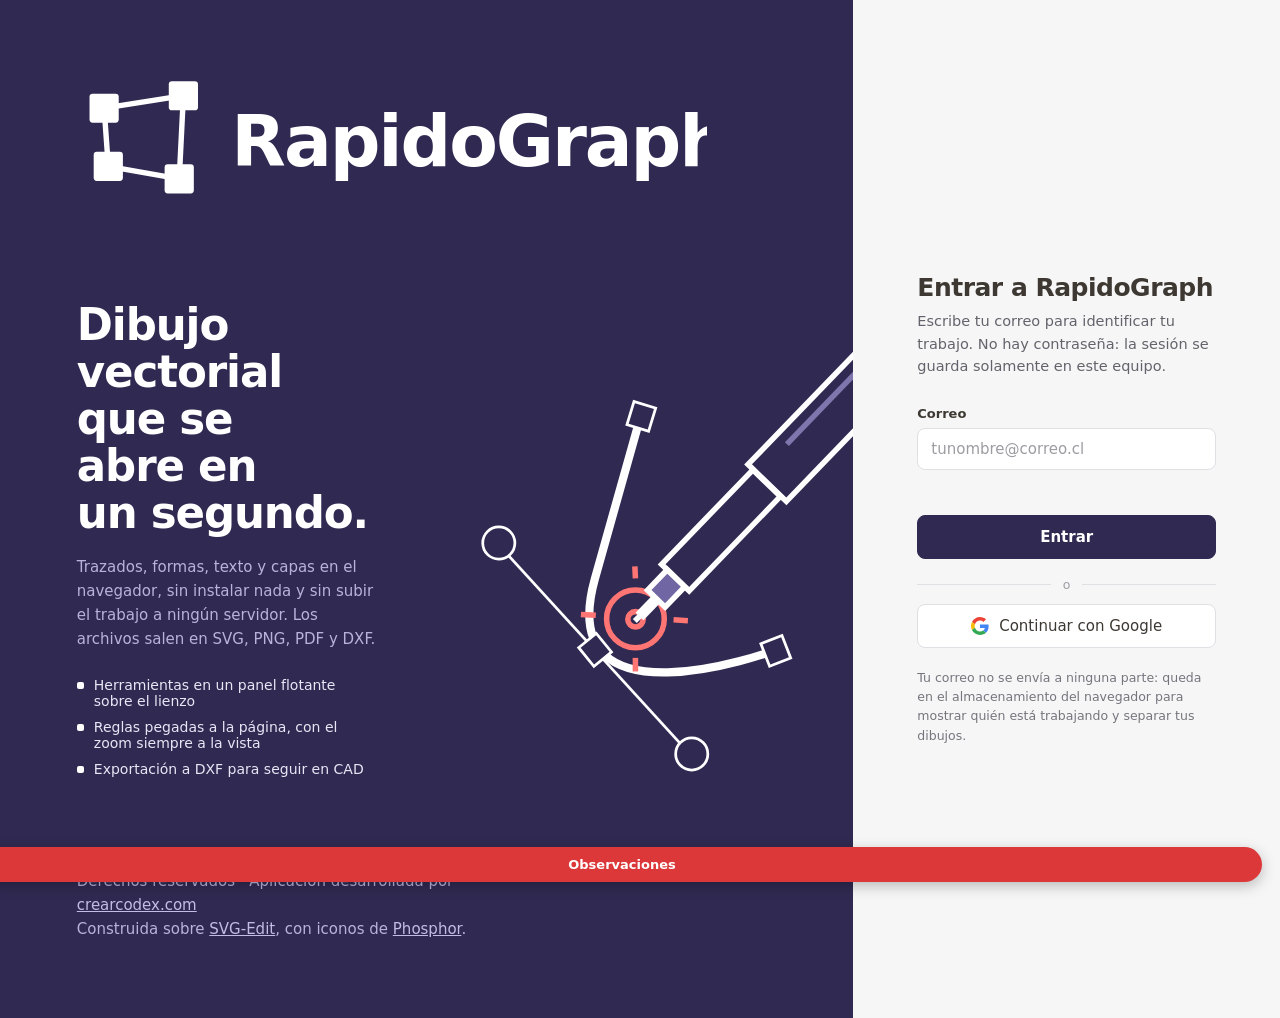
==== index.html @ 422cecb5 "RapidoGraph: editor vectorial web publicado en GitHub Pages Sitio estático con SVG-Edit 7.4.2 y la c" ====
<!DOCTYPE html>
<html>

<head>
  <meta charset="utf-8" />
  <meta http-equiv="X-UA-Compatible" content="IE=edge, chrome=1" />
  <meta name="viewport" content="width=device-width, initial-scale=1.0, maximum-scale=1.0, user-scalable=no" />
  <meta name="mobile-web-app-capable" content="yes">
  <!-- No-op until loaded dynamically (could make configurable) -->
  <link rel="icon" href="./marca/glifo.svg">
  <!-- STYLESHEETS (others loaded dynamically) -->
  <style id="styleoverrides" media="screen"></style>
  <link href="./svgedit.css" rel="stylesheet" media="all">
  <link href="./personalizacion.css" rel="stylesheet" media="all">
  <link href="./rapidograph.css" rel="stylesheet" media="all">
  <!-- Lacking browser support -->
  <script type="module" src="./browser-not-supported.js"></script>
  <title>RapidoGraph</title>
</head>

<body style="margin:0">
<script>
  // Si el dibujo guardado del navegador quedó corrupto (causaba el aviso
  // "Unable to load SVG data" al abrir), se descarta antes de arrancar.
  try {
    for (const clave of Object.keys(localStorage)) {
      if (!clave.startsWith('svgedit-')) continue
      const valor = localStorage.getItem(clave) || ''
      if (valor && !valor.includes('<svg')) localStorage.removeItem(clave)
    }
  } catch (e) { /* sin almacenamiento */ }
</script>

  <!-- svgedit container can be positionned anywhere in the DOM
       but it must have a width and a height -->
  <!--
  <h1>SVGEdit</h1>
  <div id="container" style="width:100%;height:550px"></div>
  <h1>End</h1>
  -->
  <div id="container" style="width:100%;height:100vh"></div>
</body>
<!-- If you do not wish to add extensions by URL, you can add calls
      within the following file to svgEditor.setConfig -->
<script type="module">
  import Editor from './Editor.js'
  /* for available options see the file `docs/tutorials/ConfigOptions.md */
  const svgEditor = new Editor(document.getElementById('container'))
  svgEditor.setConfig({
    allowInitialUserOverride: true,
    extensions: [],
    noDefaultExtensions: false,
    // guarda preferencias y dibujo localmente SIN preguntar: el diálogo de
    // consentimiento de almacenamiento se abría invisible y bloqueaba el mouse
    forceStorage: true,
    userExtensions: [/* { pathName: '/packages/react-test/dist/react-test.js' } */]
  })
  svgEditor.init()
  if (typeof XDOMAIN !== 'undefined' && XDOMAIN) {
    svgEditor.setConfig({
      canvasName: 'xdomain', // Namespace this
      allowedOrigins: ['*']
    })
    console.info('xdomain config activated')
  }
</script>
<script type="module" src="./rapidograph.js"></script>
<script type="module" src="./anotador.js"></script>

</html>
---- svgedit.css ----
:root {
  --main-bg-color: #72797A;
  --text-color: #000000;
  --border-color: #808080;
  --canvas-bg-color: #B2B2B2;
  --link-color: #19c;
  --ruler-color: #B2B2B2;
  --icon-bg-color: #72797A;
  --icon-bg-color-hover: #2B3C45;
  --input-color: #B2B2B2;
  --orange-color: #f9bc01;
  --global-se-spin-input-width: 82px;
  --top-toolbar-min-height: 80px;
}

.svg_editor * {
  transform-origin: 0 0;
}

.svg_editor {
  display: grid;
  grid-template-rows: minmax(var(--top-toolbar-min-height), auto) 15px 1fr 40px;
  grid-template-columns: 40px 15px 50px 1fr 15px;
  grid-template-areas:
    "main main   main top top"
    "left corner rulerX rulerX side"
    "left rulerY workarea workarea side"
    "left bottom bottom bottom bottom";
  font-size: 8pt;
  background: var(--main-bg-color);
  font-family: Verdana, Helvetica, Arial;
  color: var(--text-color);
  user-select: text;
  width: 100%;
  height: 100%;
}

#title_panel>p {
  color: white;
  padding-left: 5px;
  padding-right: 3px;
  font-weight: bold;
}

/* class to open the right panel */
.svg_editor.open {
  grid-template-columns: 34px 15px 50px 1fr 220px;
}

#svgroot {
  user-select: none;
  position: absolute;
  top: 0;
  left: 0;
}

#workarea {
  grid-area: workarea;
  background-color: #A0A0A0;
  border: 1px solid var(--border-color);
  overflow: auto;
  text-align: center;
}

#svgcanvas {
  line-height: normal;
  display: inline-block;
  background: var(--canvas-bg-color);
  text-align: center;
  vertical-align: middle;
  position: relative;
}

#sidepanels {
  grid-area: side;
}

#sidepanel_handle {
  writing-mode: vertical-rl;
  text-orientation: upright;
  color: white;
  position: absolute;
  cursor: pointer;
  top: 50%;
}

.svg_editor:not(.open) #sidepanel_content {
  display: none;
}

a {
  color: var(--link-color);
}

hr {
  border: none;
  border-bottom: 1px solid var(--border-color);
}

#linkLabel>svg {
  height: 20px;
  padding-top: 4px;
}

#layersLabel {
  color: white;
}

#layerpanel {
  user-select: none;
  padding-left: 15px;
}

#layerbuttons {
  margin: 0;
  padding: 0;
  padding-left: 2px;
  padding-right: 2px;
  width: 125px;
  height: 20px;
  border: 0px;
  overflow: hidden;
  display: flex;
  justify-content: center;
  align-items: center;
}

#layerlist {
  margin: 1px;
  padding: 0;
  width: 132px;
  border-collapse: collapse;
  border: 1px solid var(--border-color);
  background-color: #FFFFFF;
}

#layerlist tr.layer {
  background-color: #FFFFFF;
  margin: 0;
  padding: 0;
}

#layerlist tr.layersel {
  border: 1px solid var(--border-color);
  background-color: #CCCCCC;
}

#layerlist td.layervis {
  width: 22px;
  cursor: pointer;
}

#layerlist td.layerinvis {
  background-image: none;
  cursor: pointer;
}

#layerlist td.layervis * {
  display: block;
}

#layerlist td.layerinvis * {
  display: none;
}

#layerlist td.layername {
  cursor: pointer;
}

#layerlist td.layername:hover {
  color: blue;
}

#layerlist tr.layersel td.layername {
  font-weight: bold;
}

#selLayerLabel {
  white-space: nowrap;
}

#selLayerNames {
  display: block;
  top: -8px;
  position: relative;
}

/* Main button
—————————————————————————————*/

#main_button {
  grid-area: main;
  color: #fff;
  border-radius: 3px;
  padding-block: 2px;
  padding-left: 3px;
  height: 34px;
}

#main_icon {
  position: relative;
  top: -2px;
  left: -2px;
  width: 95px;
  line-height: 26px;
}

#main_icon:hover {
  background: #eee !important;
}

#main_icon.buttondown {
  background: #eee !important;
  -moz-box-shadow: none !important;
  -webkit-box-shadow: none !important;
  box-shadow: none !important;
  border-radius: 3px 3px 0 0;
}

#logo {
  margin-top: -2px;
}

#logo img {
  border: 0;
  width: 28px;
  height: 28px;
}

#main_icon>div {
  float: left;
}

#main_button .dropdown {
  position: absolute;
  right: 7px;
  top: 4px;
}

#main_icon span {
  position: absolute;
  top: 0;
  left: 0;
  bottom: 0;
  right: 0;
  display: block;
  z-index: 2;
  font-weight: bold;
  padding-left: 34px;
  line-height: 32px;
  font-family: sans-serif;
}

#main_menu {
  z-index: 12;
  background: #eee;
  position: relative;
  width: 230px;
  padding: 5px;
  -moz-box-shadow: #555 1px 1px 4px;
  -webkit-box-shadow: #555 1px 1px 4px;
  box-shadow: #555 1px 1px 4px;
  font-size: 1.1em;
  display: none;
  overflow: hidden;
  clear: both;
  top: -9px;
}

#main_menu ul,
#main_menu li {
  list-style: none;
  margin: 0;
  padding: 0;
}

#main_menu li {
  /*  height: 35px;*/
  line-height: 22px;
  padding-top: 7px;
  padding-left: 7px;
  margin: -5px;
  overflow: auto;
  cursor: pointer;
}

#main_menu li:hover {
  background: #FFC;
}

#main_menu li>div {
  float: left;
  padding-right: 5px;
}

#main_menu p {
  margin-top: 5px;
}

/*—————————————————————————————*/

#tools_top {
  grid-area: top;
  display: flex;
  flex-direction: row;
  flex-wrap: wrap;
  align-items: flex-start;
  align-content: flex-start;
  background-color: var(--main-bg-color);
  min-height: var(--top-toolbar-min-height);
}

#tools_top>* {
  display: flex;
  flex-direction: row;
  flex-wrap: wrap;
  background-color: var(--main-bg-color);
}

/*—————————————————————————————*/

#tools_bottom {
  grid-area: bottom;
  overflow-x: auto;
  overflow-y: hidden;
  display: flex;
  align-items: center;
  scrollbar-width: thin;
  /* Firefox */
}

#tools_bottom::-webkit-scrollbar {
  /* Chrome, Edge, and Safari */
  width: 3px;
  height: 3px;
}

#tools_bottom se-list,
#tools_bottom se-select {
  margin-bottom: 8px;
}

#zoom {
  color: var(--text-color);
  background-color: var(--main-bg-color);
  border: none;
}

/*—————————————————————————————*/

#tools_left {
  grid-area: left;
  border-right: none;
  margin-left: auto;
  margin-right: auto;
  overflow-y: scroll;
  scrollbar-width: none;
  /* Firefox */
  user-select: none;
}

#tools_left::-webkit-scrollbar {
  /* Chrome, Edge, and Safari */
  width: 3px;
}

#tools_left::-webkit-scrollbar-track,
#tools_bottom::-webkit-scrollbar-track {
  background: transparent;
}

#tools_left::-webkit-scrollbar-thumb,
#tools_bottom::-webkit-scrollbar-thumb {
  background-color: rgb(70, 70, 70);
}

/* End scrollbar styling */

/*—————————————————————————————*/

#workarea.wireframe #svgcontent * {
  fill: none;
  stroke: #000;
  stroke-width: 1px;
  stroke-opacity: 1.0;
  stroke-dasharray: 0;
  opacity: 1;
  pointer-events: stroke;
  filter: none;
}

#workarea.wireframe #svgcontent text {
  fill: #000;
  stroke: none;
}

#workarea.wireframe #canvasBackground>rect {
  fill: #FFF !important;
}

#cur_context_panel {
  grid-area: rulerX;
  line-height: 22px;
  overflow: auto;
  padding-left: 5px;
  font-size: 12px;
  background: rgba(0, 0, 0, 0.8);
  color: #ccc;
}

#cur_context_panel a {
  float: none;
  text-decoration: none;
}

#cur_context_panel a:hover {
  text-decoration: underline;
}

input[type=text] {
  padding: 2px;
}

.dropdown {
  position: relative;
}

.dropdown button {
  width: 15px;
  height: 21px;
  margin: 6px 0 0 1px;
  padding: 0;
  border-left: 1px solid #FFFFFF;
  border-top: 1px solid #FFFFFF;
  border-right: 1px solid var(--border-color);
  border-bottom: 1px solid var(--border-color);
  background-color: #E8E8E8;
}

.dropdown button.down {
  border-left: 1px solid var(--border-color);
  border-top: 1px solid var(--border-color);
  border-right: 1px solid #FFFFFF;
  border-bottom: 1px solid #FFFFFF;
  background-color: #5a6162;
}

.dropdown ul {
  list-style: none;
  position: absolute;
  margin: 0;
  padding: 0;
  left: -85px;
  top: 26px;
  z-index: 4;
  display: none;
}

.dropup ul {
  top: auto;
  bottom: 24px;
}

.dropdown li {
  display: block;
  width: 120px;
  padding: 4px;
  background: #E8E8E8;
  border: 1px solid #5a6162;
  margin: 0 0 -1px 0;
  line-height: 16px;
}

.dropdown li:hover {
  background-color: #FFC;
}

.dropdown li.special {
  padding: 10px 4px;
}

.dropdown li.special:hover {
  background: #FFC;
}

#font_family_dropdown-list li {
  font-size: 1.4em;
}

#font_family {
  margin-left: 5px;
  margin-right: 0;
}

#main_menu li#tool_open,
#main_menu li#tool_import {
  position: relative;
  overflow: hidden;
}

#tool_image {
  overflow: hidden;
}

#tool_open input,
#tool_import input,
#tool_image input {
  position: absolute;
  opacity: 0;
  font-size: 10em;
  top: -5px;
  right: -5px;
  margin: 0;
  cursor: pointer;
  /* Sadly doesn't appear to have an effect */
}

.disabled {
  opacity: 0.5;
  cursor: default;
}

.tool_sep {
  border-left: 1px outset #EEE;
  margin: 5px 1px;
  height: 30px;
}

.width_label {
  padding-right: 5px;
}

#text {
  position: absolute;
  left: -9999px;
}

.bottom-icon {
  width: 22px;
}

#palette {
  margin-left: auto;
  margin-right: 16px;
  display: flex;
  align-items: center;
}

#stroke_expand {
  width: 0;
  overflow: hidden;
}

#toggle_stroke_tools {
  position: absolute;
  right: 0;
  top: 0;
  bottom: 0;
  width: 25px;
  text-align: center;
  border-radius: 0 3px 3px 0;
  margin: 0;
}

#toggle_stroke_tools:before {
  content: '>>';
  letter-spacing: -3px;
  font-weight: bold;
  color: #666;
}

.expanded #toggle_stroke_tools:before {
  content: '<<';
}

#toggle_stroke_tools:hover {
  background: white;
}

#tool_opacity {
  right: 0;
}

#tool_opacity {
  overflow: visible;
}

ul li.current {
  background-color: #F4E284;
}

#copyright {
  text-align: right;
  padding-right: .3em;
}

.overlay {
  position: absolute;
  top: 0;
  right: 0;
  left: 0;
  bottom: 0;
  background-color: black;
  opacity: 0.6;
  z-index: 5;
}

#save_output_btns {
  display: none;
  text-align: left;
}

#save_output_btns p {
  margin: .5em 1.5em;
  display: inline-block;
}

#bg_blocks {
  overflow: auto;
  margin-left: 30px;
}

/* ------------ */

.dropdown li.tool_button {
  width: 24px;
}
---- personalizacion.css ----
/* ---------------------------------------------------------------
   Personalización Archiblocks para SVG-Edit
   Paleta: grafito #3d3832 · crema #f6f6f7 · marfil #ffffff
           rojo #dc3839 · tinto #c2302f
   Tonos derivados para rellenos y bordes: #e8e8ec, #dfdfe4, #fbe3e3
   --------------------------------------------------------------- */

:root {
  /* --- paleta de la interfaz --- */
  --main-bg-color: #f6f6f7;        /* barras de herramientas */
  --icon-bg-color: #ffffff;        /* fondo de cada botón */
  --icon-bg-color-hover: #dc3839;  /* botón bajo el cursor o activo */
  --text-color: #3d3832;
  --border-color: #dfdfe4;
  --canvas-bg-color: #ffffff;
  --ruler-color: #ffffff;
  --input-color: #ffffff;
  --link-color: #c2302f;
  --orange-color: #dc3839;

  /* --- tamaño de los iconos de herramienta --- */
  --se-icono: 34px;
  --se-icono-relleno: 5px;
  --se-icono-margen: 5px 2px;
  --se-icono-filtro-activo: brightness(0) invert(1); /* icono blanco sobre rojo */

  --top-toolbar-min-height: 92px;
}

.svg_editor {
  font-family: 'Segoe UI', Inter, system-ui, sans-serif;
  font-size: 8.5pt;
  /* la columna izquierda se adapta al ancho de la barra de herramientas */
  grid-template-columns: auto 15px 50px 1fr 15px;
}

.svg_editor.open {
  grid-template-columns: auto 15px 50px 1fr 220px;
}

/* Con los iconos grandes, la barra de herramientas ya no cabe en una sola
   columna en pantallas normales: en vez de esconder herramientas tras un
   desplazamiento, se reparte en varias columnas según la altura disponible. */
#tools_left {
  display: flex;
  flex-direction: column;
  flex-wrap: wrap;
  align-content: flex-start;
  height: 100%;
  overflow: visible;
  margin: 0;
}

/* --- lienzo y reglas --- */
#workarea { background-color: #e8e8ec; }
#ruler_x, #ruler_y, #ruler_corner { border-color: var(--border-color) !important; }

/* --- textos que el tema original ponía en blanco --- */
#title_panel > p,
#layersLabel,
#sidepanel_handle { color: var(--text-color); }

/* --- botón y menú principal --- */
#main_button { color: var(--text-color); }
#main_icon:hover, #main_icon.buttondown { background: #ffffff !important; }
#main_menu {
  background: #ffffff;
  box-shadow: rgba(61, 56, 50, .25) 0 2px 8px;
  border: 1px solid var(--border-color);
}
#main_menu li:hover { background: #fbe3e3; }

/* --- listas desplegables --- */
.dropdown button {
  border-color: var(--border-color);
  background-color: #ffffff;
}
.dropdown button.down { background-color: #e8e8ec; }
.dropdown li {
  background: #ffffff;
  border: 1px solid var(--border-color);
}
.dropdown li:hover,
.dropdown li.special:hover,
ul li.current { background-color: #fbe3e3; }

/* --- panel de capas --- */
#layerlist { background-color: #ffffff; }
#layerlist tr.layer { background-color: #ffffff; }
#layerlist tr.layersel { background-color: #fbe3e3; }

/* --- campos de texto y numéricos --- */
se-input, se-spin-input, elix-input, elix-number-spin-box, input, select {
  color: var(--text-color);
}

/* --- detalles sueltos --- */
#toggle_stroke_tools:before { color: var(--text-color); }
#toggle_stroke_tools:hover { background: #ffffff; }
#tools_left::-webkit-scrollbar-thumb,
#tools_bottom::-webkit-scrollbar-thumb { background-color: #a9a9b0; }
#tool_tooltip { color: #ffffff; }

/* ---------------------------------------------------------------
   Interacción y detalles de acabado
   Criterios tomados de las habilidades instaladas (impeccable ·
   emil-design-eng): el hover no puede confundirse con el estado
   activo, la pulsación se siente, las transiciones son cortas e
   interrumpibles, y las superficies del navegador (selección,
   cursor de texto, barras de desplazamiento, foco) también se
   visten con la paleta.
   --------------------------------------------------------------- */

:root {
  --se-hover: #e8e8ec;              /* cursor encima: crema oscura, no rojo */
  --se-pulsacion: scale(0.96);      /* respuesta al clic */
  --se-transicion: 120ms;
  --se-curva: cubic-bezier(0.23, 1, 0.32, 1);
  --se-radio: 6px;
  --se-desactivado: 0.4;
  --se-desplegable-x: 50px;         /* separación de los menús desplegables */
}

/* Quien haya pedido menos movimiento en su sistema, no lo recibe. */
@media (prefers-reduced-motion: reduce) {
  :root {
    --se-transicion: 0s;
    --se-pulsacion: none;
  }
}

/* --- separación entre zonas: sombra con desplazamiento y difuminado --- */
#tools_top {
  box-shadow: 0 1px 0 rgba(61, 56, 50, .12), 0 3px 8px rgba(61, 56, 50, .07);
  z-index: 2;
  gap: 2px 6px;
  padding-top: 2px;
}

#tools_bottom {
  border-top: 1px solid var(--border-color);
  gap: 4px;
}

#tools_left { box-shadow: 1px 0 0 rgba(61, 56, 50, .10); }

/* --- superficies del navegador --- */
::selection {
  background: rgba(220, 56, 57, .22);
  color: #3d3832;
}

input, textarea, [contenteditable] { caret-color: #dc3839; }

* {
  scrollbar-width: thin;
  scrollbar-color: #c3c3ca transparent;
}

#layerlist::-webkit-scrollbar,
#sidepanel_content::-webkit-scrollbar { width: 8px; height: 8px; }

#layerlist::-webkit-scrollbar-thumb,
#sidepanel_content::-webkit-scrollbar-thumb {
  background-color: #c3c3ca;
  border-radius: 4px;
}

/* Foco visible sólo para quien navega con teclado. */
input:focus-visible,
select:focus-visible,
button:focus-visible,
se-button:focus-visible,
se-input:focus-visible,
se-spin-input:focus-visible,
elix-input:focus-visible {
  outline: 2px solid #dc3839;
  outline-offset: 1px;
  border-radius: 3px;
}

/* --- legibilidad de los campos numéricos --- */
.svg_editor { font-size: 11.5px; }

se-spin-input, se-input, elix-number-spin-box, elix-input, input, #zoom {
  font-variant-numeric: tabular-nums;
}

/* --- estados --- */
#layerlist tr.layer:hover { background-color: #f1f1f4; }
.dropdown li, #main_menu li { transition: background-color var(--se-transicion) ease; }

/* --- superficies flotantes: menús, desplegables y diálogos --- */
:root {
  --se-sombra: 0 2px 4px rgba(61, 56, 50, .10), 0 8px 24px rgba(61, 56, 50, .14);
  --se-dialogo-fondo: #ffffff;
  --se-dialogo-texto: #3d3832;
}

#dialog_content input[type="text"],
#dialog_content select { color: var(--text-color); }
---- rapidograph.css ----
/* ===============================================================
   RapidoGraph — capa de interfaz sobre SVG-Edit
   Se carga después de svgedit.css y personalizacion.css.

   Paleta: tinta #302a52 (banda y marca) · crema #f6f6f7 (barras)
           marfil #ffffff (superficies) · grafito #3d3832 (texto)
           rojo #dc3839 (herramienta activa)
   =============================================================== */

:root {
  --rg-tinta: #302a52;
  --rg-tinta-alta: #423a6d;
  --rg-tinta-texto: #e9e5f5;
  --rg-banda: 232px;
  --se-icono-chico: 26px;        /* botones del panel de capas */
  --se-icono-chico-relleno: 4px;
}

/* --- rejilla: la banda llega hasta arriba; la barra queda a su derecha --- */
.svg_editor {
  position: relative;
  grid-template-columns: var(--rg-banda) 1fr;
  grid-template-rows: auto 1fr auto;
  grid-template-areas:
    "banda    top"
    "banda    workarea"
    "bottom   bottom";
}

.svg_editor.open {
  grid-template-columns: var(--rg-banda) 1fr;
}

#tools_top { grid-area: top; }
#workarea { grid-area: workarea; }
#tools_bottom { grid-area: bottom; }
#rg_banda { grid-area: banda; }

/* Las reglas originales se sustituyen por las que se dibujan pegadas a la página. */
#ruler_x, #ruler_y, #ruler_corner { display: none; }

/* --- barra superior --- */
#tools_top {
  align-items: center;
  padding: 4px 10px 2px;
  row-gap: 2px;
}

#rg_sesion {
  margin-left: auto;
  display: flex;
  align-items: center;
  gap: 8px;
  color: var(--text-color);
  flex: 0 0 auto;
}

#rg_sesion .rg_correo {
  max-width: 190px;
  overflow: hidden;
  text-overflow: ellipsis;
  white-space: nowrap;
  opacity: .8;
}

.rg_boton {
  font: inherit;
  color: var(--text-color);
  background: #ffffff;
  border: 1px solid var(--border-color);
  border-radius: var(--se-radio, 6px);
  padding: 5px 11px;
  cursor: pointer;
  transition: background-color var(--se-transicion, 0s) ease,
              transform var(--se-transicion, 0s) var(--se-curva, ease-out);
}

.rg_boton:hover { background: var(--se-hover, #e8e8ec); }
.rg_boton:active { transform: var(--se-pulsacion, none); }

/* --- banda oscura, de arriba a abajo --- */
#rg_banda {
  background: var(--rg-tinta);
  color: var(--rg-tinta-texto);
  padding: 18px 14px;
  display: flex;
  flex-direction: column;
  gap: 14px;
  overflow: auto;
}

/* logotipo centrado, en blanco */
#rg_marca {
  display: flex;
  justify-content: center;
  padding: 2px 0 6px;
}

#rg_marca img { width: 206px; height: auto; }

/* comandos de archivo (los del antiguo menú SVG-Edit) */
#rg_acciones {
  display: flex;
  flex-wrap: wrap;
  justify-content: center;
  gap: 4px;
  padding-bottom: 4px;
  border-bottom: 1px solid var(--rg-tinta-alta);
}

.rg_accion {
  width: 36px;
  height: 36px;
  display: grid;
  place-items: center;
  background: transparent;
  border: none;
  border-radius: 8px;
  cursor: pointer;
  transition: background-color var(--se-transicion, 0s) ease,
              transform var(--se-transicion, 0s) var(--se-curva, ease-out);
}

.rg_accion:hover { background: var(--rg-tinta-alta); }
.rg_accion:active { transform: var(--se-pulsacion, none); }
.rg_accion img { display: block; }

.rg_accion:focus-visible {
  outline: 2px solid var(--rg-tinta-texto);
  outline-offset: 1px;
}

#rg_banda .rg_titulo {
  font-size: 10.5px;
  font-weight: 700;
  letter-spacing: .09em;
  text-transform: uppercase;
  color: #a79fd0;
  margin: 0;
}

#rg_banda #sidepanels {
  grid-area: auto;
  position: static;
  width: auto;
}

#rg_banda #sidepanel_handle { display: none; }
#rg_banda #sidepanel_content { display: block !important; }

#rg_banda #layerpanel { padding-left: 0; }
#rg_banda #layersLabel { display: none; }

#rg_banda #layerbuttons {
  width: auto;
  height: auto;
  justify-content: flex-start;
  gap: 3px;
  padding: 0;
  margin-bottom: 8px;
}

#rg_banda #sidepanels { flex: 1; display: flex; flex-direction: column; }
#rg_banda #sidepanel_content { flex: 1; display: flex !important; flex-direction: column; }
#rg_banda #layerpanel { flex: 1; display: flex; flex-direction: column; }

#rg_banda #layerlist {
  width: 100%;
  margin: 0;
  border-color: transparent;
  border-radius: var(--se-radio, 6px);
  overflow: auto;
  flex: 1;
  min-height: 180px;
  display: block;
  background: #ffffff;
}

#rg_banda #layerlist tbody { display: table; width: 100%; }

#rg_banda #layerlist tr.layer > td { padding: 3px 4px; }
#rg_banda #selLayerNames { margin-top: 10px; }
#rg_banda p { color: var(--rg-tinta-texto); margin: 6px 0 0; }

/* --- panel flotante de herramientas (fuera de la banda) --- */
#rg_paleta {
  position: absolute;
  left: calc(var(--rg-banda) + 18px);
  top: calc(var(--top-toolbar-min-height) + 18px);
  z-index: 6;
  background: #ffffff;
  border: 1px solid var(--border-color);
  border-radius: 12px;
  box-shadow: 0 2px 4px rgba(48, 42, 82, .10), 0 10px 28px rgba(48, 42, 82, .16);
  padding: 6px;
  display: flex;
}

#rg_paleta #tools_left {
  position: static;
  box-shadow: none;
  overflow: visible;
  height: auto;
}

/* --- barra inferior: la paleta de colores va a la izquierda --- */
#palette.rg_izquierda {
  margin-left: 8px;
  margin-right: 0;
  order: 0;
}

/* --- reglas y guías pegadas a la página --- */
.rg_regla {
  position: absolute;
  z-index: 3;
  pointer-events: none;
  background: #ffffff;
  display: none;
}

#rg_guias { background: transparent; z-index: 2; }

/* --- panel de configuración de guías --- */
#rg_panel_guias {
  position: absolute;
  z-index: 12;
  min-width: 230px;
  background: #ffffff;
  border: 1px solid var(--border-color);
  border-radius: 10px;
  box-shadow: var(--se-sombra, 0 8px 24px rgba(48, 42, 82, .2));
  padding: 12px 14px;
  display: flex;
  flex-direction: column;
  gap: 10px;
  color: var(--text-color);
}

#rg_panel_guias .rg_fila {
  display: flex;
  align-items: center;
  gap: 8px;
  font-size: 12.5px;
}

#rg_panel_guias input[type="number"] {
  width: 62px;
  font: inherit;
  color: var(--text-color);
  background: #ffffff;
  border: 1px solid var(--border-color);
  border-radius: 5px;
  padding: 4px 6px;
  margin-left: auto;
}

#rg_panel_guias input[type="color"] {
  margin-left: auto;
  width: 44px;
  height: 26px;
  border: 1px solid var(--border-color);
  border-radius: 5px;
  background: #ffffff;
  padding: 2px;
  cursor: pointer;
}

#rg_panel_guias input[type="checkbox"] {
  width: 15px;
  height: 15px;
  accent-color: var(--rg-tinta);
}

/* --- textos de la banda --- */
#rg_banda, #rg_banda td, #rg_banda th { color: var(--rg-tinta-texto); }
#rg_banda #layerlist td { color: var(--text-color); }

/* ---------------------------------------------------------------
   Observaciones del anotador (03-09-2026)
   --------------------------------------------------------------- */

/* obs. 1 (5ª ronda) · marcadores de línea a la izquierda, en lámina blanca */
#marker_panel {
  order: -1;
  display: flex;
  align-items: center;
  gap: 2px;
  background: #ffffff;
  border: 1px solid var(--border-color);
  border-radius: 8px;
  padding: 2px 8px;
  margin-right: 8px;
}

/* 1 · la botonera de capas cabe en la banda y salta de línea si hace falta */
#rg_banda #layerbuttons {
  flex-wrap: wrap;
  max-width: 100%;
  border: 0;
  padding: 0;
  margin: 0 0 8px;
}

/* 3 · comandos de archivo con iconos al 150 % */
.rg_accion { width: 52px; height: 52px; }

/* 4 · nombre del archivo al doble */
#title_panel > p {
  font-size: 23px;
  font-weight: 600;
  letter-spacing: -0.01em;
  margin: 0;
}

/* 5 · botones de acciones de capa (duplicar, fusionar) */
.rg_capa_btn {
  width: var(--se-icono-chico-total, 34px);
  height: var(--se-icono-chico-total, 34px);
  display: grid;
  place-items: center;
  background: var(--icon-bg-color, #ffffff);
  border: none;
  border-radius: 3px;
  cursor: pointer;
  transition: background-color var(--se-transicion, 0s) ease,
              transform var(--se-transicion, 0s) var(--se-curva, ease-out);
}

.rg_capa_btn:hover { background: var(--se-hover, #e8e8ec); }
.rg_capa_btn:active { transform: var(--se-pulsacion, none); }
.rg_capa_btn img { display: block; }

/* 8 · barra inferior más grande, con tamaños reales.
   (El zoom:2 doblaba la barra pero corría fuera de pantalla los desplegables
   de terminal/unión de línea y descuadraba el selector de color: los
   desplegables usan position:fixed y el zoom duplica sus coordenadas.) */
:root { --se-cuadrito: 22px; }

#tools_bottom {
  padding: 8px 0;
  font-size: 14px;
}

#tools_bottom .bottom-icon { width: 30px; }

/* 9 · la página del lienzo sin relleno blanco */
#canvasBackground > rect:first-of-type { fill: transparent; }

/* 10 · el interruptor de guías, con icono, entre las herramientas */
.rg_herramienta {
  width: 44px;
  height: 44px;
  margin: var(--se-icono-margen, 5px 2px);
  display: grid;
  place-items: center;
  background: var(--icon-bg-color, #ffffff);
  border: none;
  border-radius: var(--se-radio, 6px);
  cursor: pointer;
  transition: background-color var(--se-transicion, 0s) ease,
              transform var(--se-transicion, 0s) var(--se-curva, ease-out);
}

.rg_herramienta:hover { background: var(--se-hover, #e8e8ec); }
.rg_herramienta:active { transform: var(--se-pulsacion, none); }
.rg_herramienta img { display: block; }

/* 11 · todo lo de la barra superior alineado al centro vertical */
#tools_top { align-items: center; align-content: center; }
#tools_top > * { align-items: center; }

/* 12 · zona de sesión al doble */
#rg_sesion { zoom: 2; }

/* modo activo del interruptor de terminaciones redondeadas */
.rg_herramienta.rg_activa {
  background: var(--icon-bg-color-hover, #dc3839);
}

.rg_herramienta.rg_activa img {
  filter: var(--se-icono-filtro-activo, none);
}

/* --- manijas de extremos y avisos de las herramientas de vértices --- */
#rg_extremos { position: absolute; inset: 0; z-index: 5; pointer-events: none; }

.rg_manija {
  position: absolute;
  width: 12px;
  height: 12px;
  transform: translate(-50%, -50%);
  background: #ffffff;
  border: 2px solid #dc3839;
  border-radius: 2px;
  cursor: grab;
  pointer-events: auto;
  box-shadow: 0 1px 3px rgba(0, 0, 0, .3);
}

.rg_manija:hover { background: #fbe3e3; }
.rg_manija:active { cursor: grabbing; }

#rg_aviso_modo {
  position: absolute;
  left: 50%;
  top: calc(var(--top-toolbar-min-height) + 10px);
  transform: translateX(-50%);
  z-index: 12;
  background: #302a52;
  color: #ffffff;
  font-size: 13px;
  border-radius: 999px;
  padding: 7px 16px;
  box-shadow: 0 4px 14px rgba(0, 0, 0, .25);
  pointer-events: none;
}


/* la lupa del panel duplica el control de zoom de la barra inferior */
#tool_zoom { display: none; }

/* botón con icono en la barra superior (guías) */
.rg_boton_icono { padding: 5px 8px; display: grid; place-items: center; }
.rg_boton_icono img { display: block; }

/* --- herramientas de precisión (imán, medir, empujar) --- */
#rg_punto_iman {
  position: absolute;
  z-index: 7;
  width: 10px;
  height: 10px;
  transform: translate(-50%, -50%);
  border: 2px solid #dc3839;
  border-radius: 999px;
  background: rgba(220, 56, 57, .25);
  pointer-events: none;
}

#rg_medida { z-index: 4; background: transparent; }

#rg_medida_rotulo {
  position: absolute;
  z-index: 12;
  transform: translateX(-50%);
  background: #302a52;
  color: #ffffff;
  font-size: 12.5px;
  border-radius: 6px;
  padding: 4px 10px;
  white-space: nowrap;
  pointer-events: none;
  box-shadow: 0 3px 10px rgba(0, 0, 0, .25);
}

#rg_halo_empuje {
  position: absolute;
  z-index: 7;
  transform: translate(-50%, -50%);
  border: 1.5px dashed #dc3839;
  border-radius: 999px;
  background: rgba(220, 56, 57, .06);
  pointer-events: none;
}

#rg_panel_guias select,
#rg_panel_guias input[type="text"] {
  font: inherit;
  color: var(--text-color);
  background: #ffffff;
  border: 1px solid var(--border-color);
  border-radius: 5px;
  padding: 4px 6px;
}

#rg_panel_guias select { margin-left: auto; }
#rg_panel_guias input[type="text"] { width: 44px; }
#rg_panel_guias #rg_g_escala { margin-left: 0; }

/* --- herramientas de dibujo avanzado --- */
#rg_aviso_dibujo {
  position: absolute;
  left: 50%;
  top: calc(var(--top-toolbar-min-height) + 46px);
  transform: translateX(-50%);
  z-index: 12;
  background: #302a52;
  color: #ffffff;
  font-size: 13px;
  border-radius: 999px;
  padding: 7px 16px;
  box-shadow: 0 4px 14px rgba(0, 0, 0, .25);
  pointer-events: none;
}

#rg_campo_paralela {
  position: absolute;
  left: 50%;
  top: calc(var(--top-toolbar-min-height) + 84px);
  transform: translateX(-50%);
  z-index: 12;
  background: #ffffff;
  border: 1px solid var(--border-color);
  border-radius: 8px;
  padding: 6px 12px;
  font-size: 13px;
  color: var(--text-color);
  box-shadow: 0 4px 14px rgba(0, 0, 0, .15);
}

#rg_campo_paralela input {
  width: 64px;
  font: inherit;
  color: var(--text-color);
  border: 1px solid var(--border-color);
  border-radius: 5px;
  padding: 3px 6px;
  margin: 0 4px;
}

#rg_panel_pinceles {
  position: absolute;
  z-index: 12;
  display: flex;
  flex-direction: column;
  gap: 2px;
  background: #ffffff;
  border: 1px solid var(--border-color);
  border-radius: 10px;
  box-shadow: var(--se-sombra, 0 8px 24px rgba(48, 42, 82, .2));
  padding: 8px;
}

.rg_pincel {
  display: flex;
  align-items: center;
  gap: 10px;
  font: inherit;
  font-size: 12.5px;
  color: var(--text-color);
  background: transparent;
  border: none;
  border-radius: 7px;
  padding: 5px 8px;
  cursor: pointer;
}

.rg_pincel:hover { background: #ececf0; }
.rg_pincel.rg_elegido { background: #fbe3e3; }
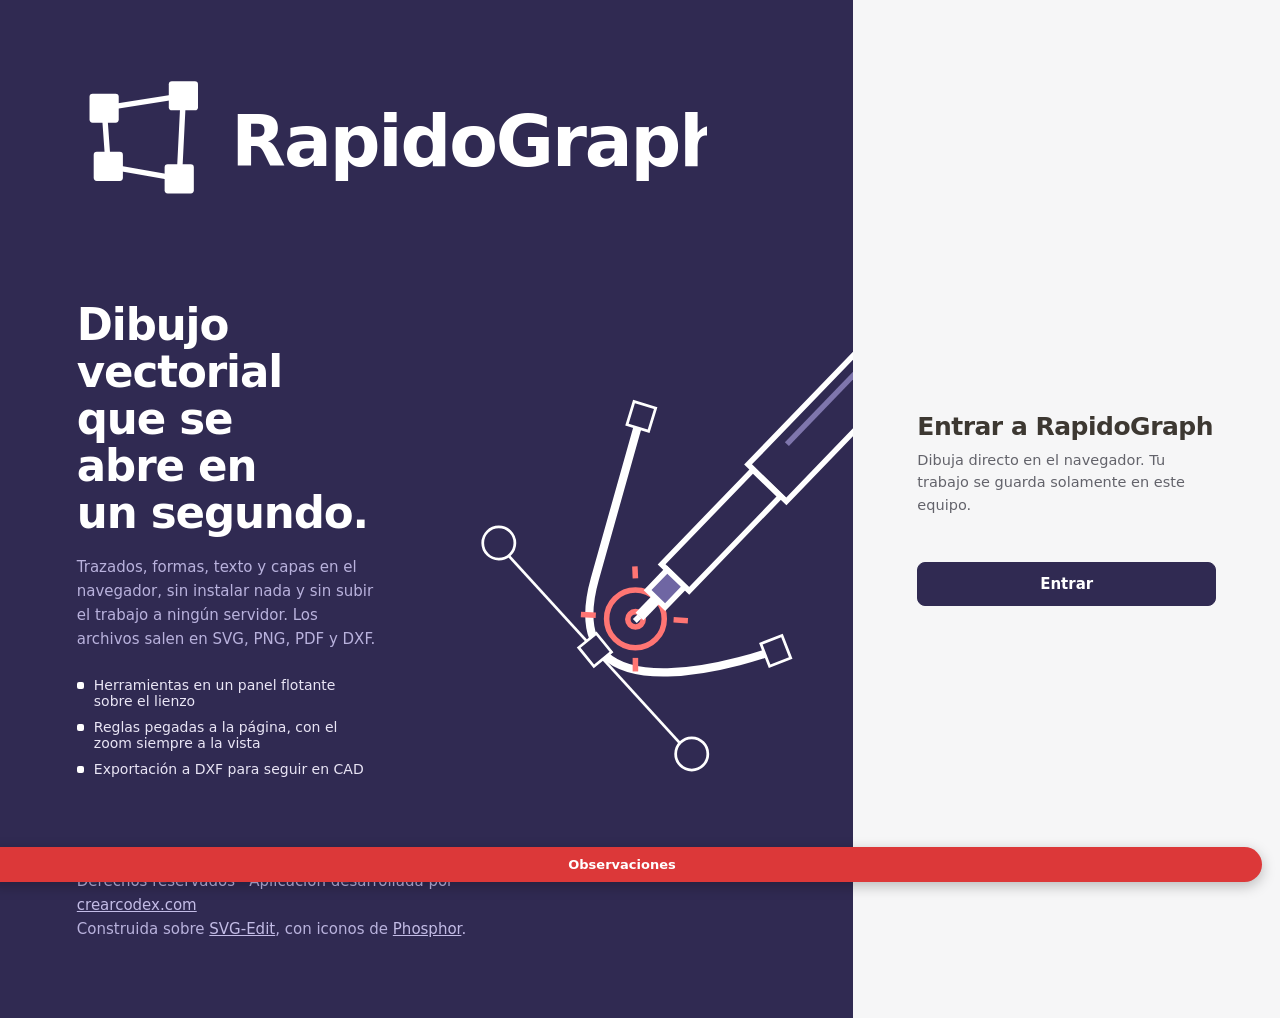
==== commit 85e9c0a2: "Carga los archivos propios sin pasar por la caché del navegador GitHub Pages envía max-age=600: tras" ====
--- a/index.html
+++ b/index.html
@@ -11,8 +11,14 @@
   <!-- STYLESHEETS (others loaded dynamically) -->
   <style id="styleoverrides" media="screen"></style>
   <link href="./svgedit.css" rel="stylesheet" media="all">
-  <link href="./personalizacion.css" rel="stylesheet" media="all">
-  <link href="./rapidograph.css" rel="stylesheet" media="all">
+  <script>
+    // GitHub Pages deja cada archivo 10 minutos en la caché del navegador. Los
+    // propios de RapidoGraph cambian seguido, así que se piden con una marca
+    // distinta en cada carga; el motor de SVG-Edit sí se sigue cacheando.
+    window.RG_VERSION = '?v=' + Date.now()
+    document.write('<link href="./personalizacion.css' + RG_VERSION + '" rel="stylesheet" media="all">' +
+      '<link href="./rapidograph.css' + RG_VERSION + '" rel="stylesheet" media="all">')
+  </script>
   <!-- Lacking browser support -->
   <script type="module" src="./browser-not-supported.js"></script>
   <title>RapidoGraph</title>
@@ -64,7 +70,10 @@
     console.info('xdomain config activated')
   }
 </script>
-<script type="module" src="./rapidograph.js"></script>
-<script type="module" src="./anotador.js"></script>
+<script type="module">
+  for (const modulo of ['./rapidograph.js', './anotador.js']) {
+    import(modulo + window.RG_VERSION).catch(e => console.error('No cargó ' + modulo, e))
+  }
+</script>
 
 </html>
--- a/rapidograph.css
+++ b/rapidograph.css
@@ -518,32 +518,56 @@
   margin: 0 4px;
 }
 
-#rg_panel_pinceles {
-  position: absolute;
-  z-index: 12;
+/* --- franja de pinceles: barra superior, solo con herramientas de dibujo --- */
+#rg_pinceles {
+  display: flex;
+  flex-wrap: nowrap;
+  align-items: center;
+  gap: 2px;
+  margin-left: 12px;
+  padding: 3px 6px;
+  background: #ffffff;
+  border: 1px solid var(--border-color);
+  border-radius: 8px;
+  overflow-x: auto;
+  max-width: 100%;
+}
+
+/* svgedit.css pone display:flex a todo hijo de #tools_top y anula [hidden] */
+#rg_pinceles[hidden] { display: none; }
+
+.rg_pinceles_titulo {
+  font-size: 10.5px;
+  font-weight: 700;
+  letter-spacing: .08em;
+  text-transform: uppercase;
+  color: #75757d;
+  padding: 0 6px 0 2px;
+}
+
+.rg_pincel {
   display: flex;
   flex-direction: column;
-  gap: 2px;
-  background: #ffffff;
-  border: 1px solid var(--border-color);
-  border-radius: 10px;
-  box-shadow: var(--se-sombra, 0 8px 24px rgba(48, 42, 82, .2));
-  padding: 8px;
-}
-
-.rg_pincel {
-  display: flex;
   align-items: center;
-  gap: 10px;
+  gap: 1px;
+  flex: 0 0 auto;
   font: inherit;
-  font-size: 12.5px;
+  font-size: 11px;
+  line-height: 1.2;
   color: var(--text-color);
   background: transparent;
   border: none;
-  border-radius: 7px;
-  padding: 5px 8px;
+  border-radius: 6px;
+  padding: 3px 6px;
   cursor: pointer;
-}
-
+  transition: background-color var(--se-transicion, 0s) ease;
+}
+
+.rg_pincel svg { display: block; }
 .rg_pincel:hover { background: #ececf0; }
-.rg_pincel.rg_elegido { background: #fbe3e3; }
+.rg_pincel[aria-pressed="true"] { background: #fbe3e3; }
+
+.rg_pincel:focus-visible {
+  outline: 2px solid var(--rg-tinta);
+  outline-offset: 1px;
+}
